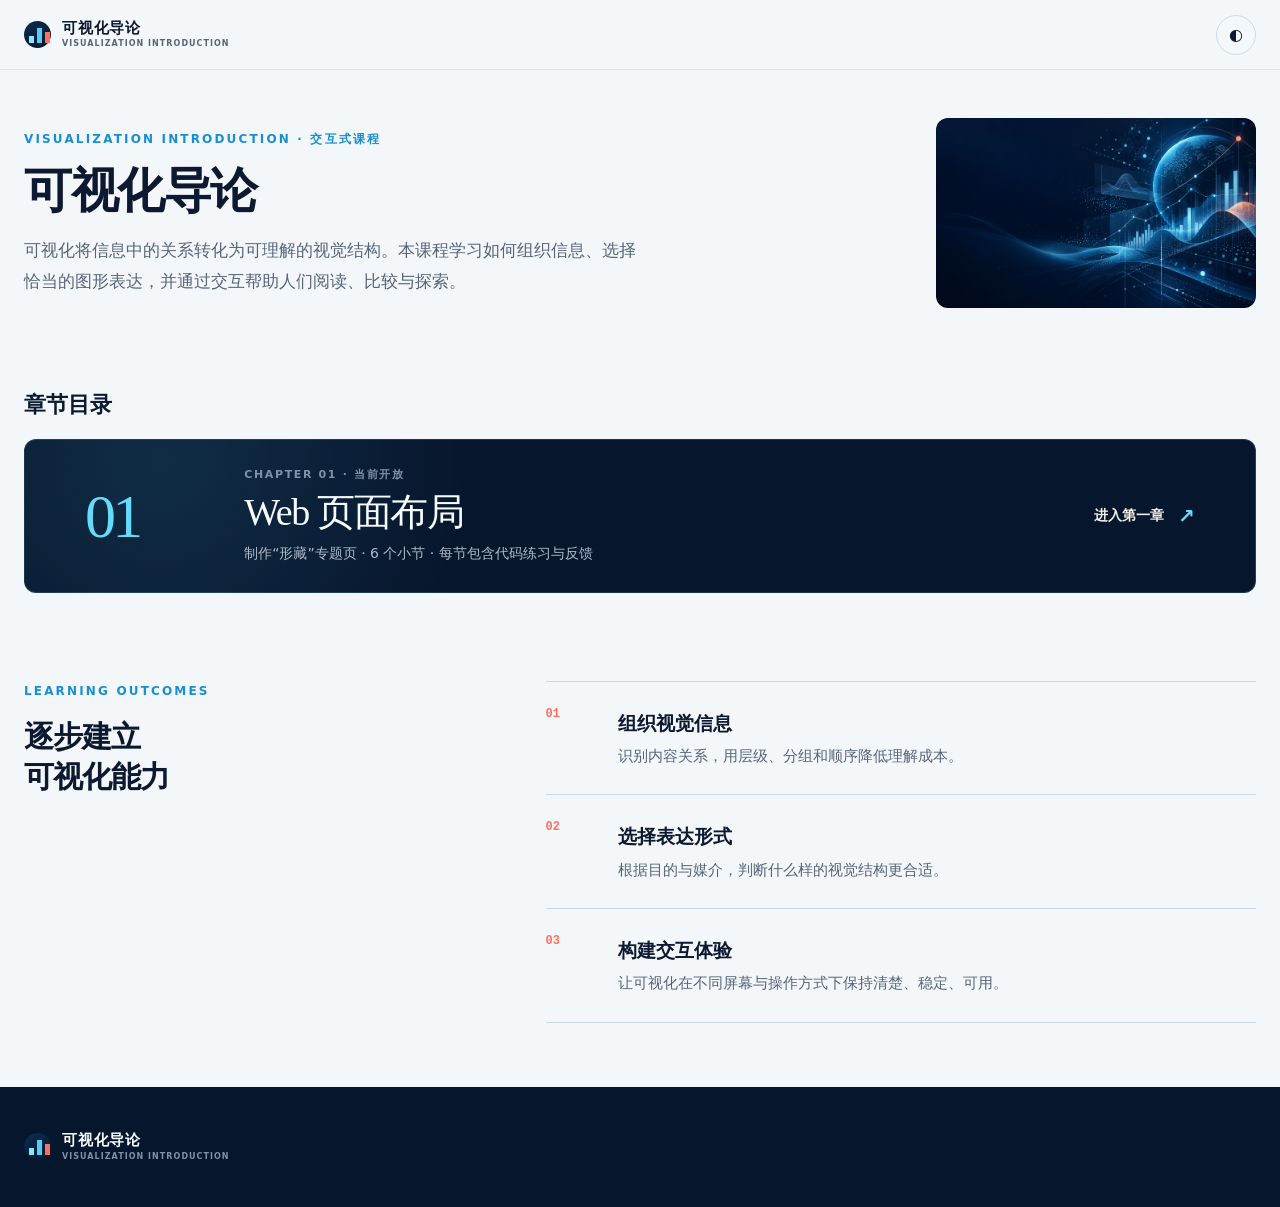
==== index.html @ 84c1e2d6 "Add files via upload" ====
<!doctype html>
<html lang="zh-CN">
  <head>
    <meta charset="UTF-8" />
    <meta name="viewport" content="width=device-width, initial-scale=1" />
    <meta name="description" content="可视化导论：从视觉结构、信息层级与交互表达出发，学习把复杂内容变得清楚、准确且易于理解。当前开放第一章 Web 页面布局。" />
    <meta name="theme-color" content="#06162d" />
    <title>Visualization Introduction｜可视化导论</title>
    <link rel="icon" type="image/svg+xml" href="data:image/svg+xml,%3Csvg xmlns='http://www.w3.org/2000/svg' viewBox='0 0 64 64'%3E%3Crect width='64' height='64' rx='14' fill='%2306162d'/%3E%3Cpath d='M14 44V31h7v13zm14 0V18h7v26zm14 0V25h7v19z' fill='%2369dcff'/%3E%3Ccircle cx='46' cy='18' r='5' fill='%23ff806d'/%3E%3C/svg%3E" />
    <link rel="stylesheet" href="./styles.css?v=7" />
    <script type="module" src="./app.js?v=3"></script>
  </head>
  <body class="home-page">
    <a class="skip-link" href="#main-content">跳到主要内容</a>
    <header class="site-header">
      <a class="wordmark" href="./" aria-label="可视化导论首页">
        <span class="wordmark-mark" aria-hidden="true"><i></i><i></i><i></i></span>
        <span class="wordmark-copy"><b>可视化导论</b><small>VISUALIZATION INTRODUCTION</small></span>
      </a>
      <button class="icon-button" type="button" data-theme-toggle aria-label="切换明暗主题"><span aria-hidden="true">◐</span></button>
    </header>

    <main id="main-content">
      <section class="home-hero" aria-labelledby="hero-title">
        <img class="hero-image" src="./assets/visualization-hero.png" alt="由坐标网格、数据节点、曲线和几何形态构成的抽象可视化图景" width="1536" height="1024" />
        <div class="hero-copy">
          <p class="eyebrow">VISUALIZATION INTRODUCTION · 交互式课程</p>
          <h1 id="hero-title">可视化导论</h1>
          <p>可视化将信息中的关系转化为可理解的视觉结构。本课程学习如何组织信息、选择恰当的图形表达，并通过交互帮助人们阅读、比较与探索。</p>
        </div>
      </section>

      <section class="chapter-section" id="chapter" aria-label="当前开放章节">
        <div class="shell">
          <div class="directory-heading"><h2>章节目录</h2></div>
          <a class="chapter-stage" href="./lesson-01/" aria-label="进入第一章：Web 页面布局" data-continue-link>
            <div class="chapter-number" aria-hidden="true">01</div>
            <div class="chapter-summary">
              <div class="stage-meta"><span>CHAPTER 01 · 当前开放</span></div>
              <h2>Web 页面布局</h2>
              <p>制作“形藏”专题页 · 6 个小节 · 每节包含代码练习与反馈</p>
            </div>
            <span class="stage-cta"><span data-continue-label>进入第一章</span><b aria-hidden="true">↗</b></span>
          </a>
        </div>
      </section>

      <section class="outcomes shell" id="outcomes" aria-labelledby="outcomes-title">
        <div class="outcomes-heading"><p class="eyebrow">LEARNING OUTCOMES</p><h2 id="outcomes-title">逐步建立<br />可视化能力</h2></div>
        <div class="outcome-list">
          <article><span>01</span><div><h3>组织视觉信息</h3><p>识别内容关系，用层级、分组和顺序降低理解成本。</p></div></article>
          <article><span>02</span><div><h3>选择表达形式</h3><p>根据目的与媒介，判断什么样的视觉结构更合适。</p></div></article>
          <article><span>03</span><div><h3>构建交互体验</h3><p>让可视化在不同屏幕与操作方式下保持清楚、稳定、可用。</p></div></article>
        </div>
      </section>
    </main>
    <footer class="site-footer">
      <a class="wordmark footer-mark" href="./"><span class="wordmark-mark" aria-hidden="true"><i></i><i></i><i></i></span><span class="wordmark-copy"><b>可视化导论</b><small>VISUALIZATION INTRODUCTION</small></span></a>
    </footer>
  </body>
</html>
---- styles.css ----
:root {
  color-scheme: light;
  --ink: #0c1930;
  --ink-soft: #57657a;
  --paper: #f4f7fa;
  --surface: #ffffff;
  --surface-2: #e9f0f6;
  --line: #ccd8e3;
  --navy: #06162d;
  --red: #ff6f61;
  --jade: #5bd3f5;
  --white: #f5fbff;
  --blue: #188fd3;
  --max: 1240px;
  --shadow: 0 30px 90px rgba(4, 25, 50, .18);
}

[data-theme="dark"] {
  color-scheme: dark;
  --ink: #eef7ff;
  --ink-soft: #a7b8ca;
  --paper: #071426;
  --surface: #0d2038;
  --surface-2: #132b46;
  --line: #29445f;
  --navy: #030d1a;
}

* { box-sizing: border-box; }
html { scroll-behavior: smooth; }
body {
  margin: 0;
  min-width: 320px;
  color: var(--ink);
  background: var(--paper);
  font-family: Inter, ui-sans-serif, system-ui, -apple-system, BlinkMacSystemFont, "Segoe UI", "PingFang SC", "Microsoft YaHei", sans-serif;
  font-size: 16px;
  line-height: 1.7;
}
a { color: inherit; }
button, input, select { font: inherit; }
button, a { -webkit-tap-highlight-color: transparent; }
button:focus-visible, a:focus-visible, input:focus-visible, select:focus-visible {
  outline: 3px solid color-mix(in srgb, var(--red) 78%, white);
  outline-offset: 4px;
}
.skip-link {
  position: fixed;
  z-index: 1000;
  top: 10px;
  left: 10px;
  transform: translateY(-180%);
  padding: 9px 14px;
  border-radius: 6px;
  color: var(--ink);
  background: var(--surface);
}
.skip-link:focus { transform: translateY(0); }

.site-header {
  position: sticky;
  z-index: 100;
  top: 0;
  display: grid;
  grid-template-columns: 1fr auto 1fr;
  align-items: center;
  min-height: 70px;
  padding-inline: max(24px, calc((100vw - var(--max)) / 2));
  border-bottom: 1px solid color-mix(in srgb, var(--line) 60%, transparent);
  background: color-mix(in srgb, var(--paper) 88%, transparent);
  backdrop-filter: blur(18px);
}
.wordmark {
  display: inline-flex;
  align-items: center;
  justify-self: start;
  gap: 11px;
  font-size: 15px;
  font-weight: 760;
  text-decoration: none;
}
.wordmark-copy { display: grid; gap: 0; line-height: 1.1; }
.wordmark-copy b { font-size: 15px; letter-spacing: .05em; }
.wordmark-copy small { margin-top: 4px; color: var(--ink-soft); font-size: 8px; font-weight: 760; letter-spacing: .13em; }
.wordmark-mark {
  display: grid;
  grid-template-columns: repeat(3, 5px);
  align-items: end;
  gap: 3px;
  width: 27px;
  height: 27px;
  padding: 5px;
  border-radius: 50%;
  background: linear-gradient(155deg, #0a2d52, var(--navy));
}
.wordmark-mark i { display: block; height: 7px; background: #87e5ff; }
.wordmark-mark i:nth-child(2) { height: 15px; background: #55cdf1; }
.wordmark-mark i:nth-child(3) { height: 11px; background: var(--red); }
.site-nav { display: flex; gap: 32px; align-items: center; }
.site-nav a { color: var(--ink-soft); font-size: 14px; font-weight: 650; text-decoration: none; }
.site-nav a:hover { color: var(--red); }
.icon-button {
  display: inline-grid;
  place-items: center;
  justify-self: end;
  width: 40px;
  height: 40px;
  border: 1px solid var(--line);
  border-radius: 50%;
  color: var(--ink);
  background: transparent;
  cursor: pointer;
}
.icon-button:hover { color: var(--red); border-color: var(--red); }

.home-hero {
  position: relative;
  isolation: isolate;
  min-height: min(800px, calc(100vh - 70px));
  overflow: hidden;
  color: var(--white);
  background: var(--navy);
}
.hero-image, .hero-shade {
  position: absolute;
  inset: 0;
  z-index: -2;
  width: 100%;
  height: 100%;
  object-fit: cover;
}
.hero-image { object-position: center center; }
.hero-shade {
  z-index: -1;
  background:
    linear-gradient(90deg, rgba(3,14,29,.98) 0%, rgba(3,14,29,.9) 36%, rgba(3,14,29,.38) 63%, rgba(3,14,29,.08)),
    linear-gradient(0deg, rgba(3,14,29,.62), transparent 55%);
}
.hero-copy {
  width: min(calc(100% - 48px), var(--max));
  margin: 0 auto;
  padding: clamp(88px, 12vh, 140px) 0 100px;
}
.eyebrow { margin: 0 0 18px; color: var(--blue); font-size: 12px; font-weight: 800; letter-spacing: .18em; }
.hero-copy .eyebrow { color: #74ddff; }
.hero-copy h1 {
  max-width: 720px;
  margin: 0;
  font-family: Georgia, "Songti SC", "SimSun", serif;
  font-size: clamp(50px, 7.4vw, 96px);
  font-weight: 500;
  letter-spacing: -.065em;
  line-height: 1.03;
}
.hero-copy h1 em { color: #6edcff; font-style: normal; }
.hero-copy > p:not(.eyebrow) { max-width: 590px; margin: 28px 0 0; color: rgba(248,245,237,.76); font-size: 18px; line-height: 1.8; }
.hero-actions { display: flex; flex-wrap: wrap; align-items: center; gap: 26px; margin-top: 34px; }
.button {
  display: inline-flex;
  align-items: center;
  justify-content: center;
  gap: 28px;
  min-height: 52px;
  padding: 0 22px;
  border: 1px solid transparent;
  border-radius: 3px;
  font-size: 14px;
  font-weight: 760;
  text-decoration: none;
  transition: transform .18s ease, background .18s ease;
}
.button:hover { transform: translateY(-2px); }
.button-primary { color: #041529; background: #6edcff; }
.button-primary:hover { background: #a0eaff; }
.text-link { color: rgba(248,245,237,.85); font-size: 14px; font-weight: 650; text-underline-offset: 5px; }
.hero-index {
  position: absolute;
  right: max(24px, calc((100vw - var(--max)) / 2));
  bottom: 40px;
  display: flex;
  align-items: baseline;
  gap: 11px;
  color: rgba(248,245,237,.78);
}
.hero-index span { color: #74ddff; font: 650 37px/1 ui-sans-serif, system-ui, sans-serif; letter-spacing: -.05em; }
.hero-index b { font-size: 10px; letter-spacing: .2em; }

.shell { width: min(calc(100% - 48px), var(--max)); margin-inline: auto; }
.course-intro {
  display: grid;
  grid-template-columns: 90px .95fr 1.05fr;
  gap: clamp(30px, 5vw, 80px);
  align-items: start;
  padding: 116px 0;
}
.intro-number { color: color-mix(in srgb, var(--blue) 35%, var(--line)); font: 500 64px/1 Georgia, serif; }
.intro-heading h2 {
  margin: 0;
  font-family: Georgia, "Songti SC", "SimSun", serif;
  font-size: clamp(34px, 4.2vw, 56px);
  font-weight: 500;
  letter-spacing: -.045em;
  line-height: 1.14;
}
.intro-copy > p { max-width: 590px; margin: 39px 0 0; color: var(--ink-soft); font-size: 17px; }
.intro-tags { display: flex; flex-wrap: wrap; gap: 8px; margin-top: 28px; }
.intro-tags span { padding: 7px 12px; border: 1px solid var(--line); border-radius: 100px; color: var(--ink-soft); font-size: 12px; font-weight: 700; }
.chapter-section { padding: 112px 0 124px; background: color-mix(in srgb, var(--surface-2) 72%, var(--paper)); }
.section-intro { display: grid; grid-template-columns: 1fr 1fr; gap: 60px; align-items: end; margin-bottom: 46px; }
.section-intro .eyebrow { grid-column: 1 / -1; margin-bottom: -30px; }
.section-intro h2, .outcomes h2 {
  margin: 0;
  font-family: Georgia, "Songti SC", serif;
  font-size: clamp(38px, 5vw, 64px);
  font-weight: 500;
  letter-spacing: -.05em;
  line-height: 1.12;
}
.section-intro h2 em { color: var(--blue); font-style: normal; }
.section-intro > p:last-child { max-width: 480px; margin: 0 0 6px; color: var(--ink-soft); font-size: 17px; }
.chapter-stage {
  display: grid;
  grid-template-columns: .8fr 1.2fr;
  min-height: 610px;
  overflow: hidden;
  color: var(--white);
  background:
    radial-gradient(circle at 11% 12%, rgba(91,211,245,.12), transparent 28%),
    var(--navy);
  text-decoration: none;
  box-shadow: var(--shadow);
}
.stage-copy { display: flex; flex-direction: column; padding: clamp(32px, 5vw, 62px); }
.stage-meta { display: flex; justify-content: space-between; gap: 20px; color: #9ea8b9; font-size: 11px; font-weight: 780; letter-spacing: .15em; }
.live-dot { color: #87e5ff; letter-spacing: .05em; }
.live-dot::before { display: inline-block; width: 6px; height: 6px; margin-right: 7px; border-radius: 50%; background: #62dafb; box-shadow: 0 0 0 4px rgba(98,218,251,.12); content: ""; }
.case-label { margin: 46px 0 0 !important; color: #ff9688 !important; font-size: 12px; font-weight: 760; letter-spacing: .08em; }
.stage-copy h3 { max-width: 510px; margin: 11px 0 18px; font: 500 clamp(38px, 4vw, 60px)/1.08 Georgia, "Songti SC", serif; letter-spacing: -.04em; }
.stage-copy > p { max-width: 500px; margin: 0; color: #aeb6c4; }
.route-list { display: grid; grid-template-columns: repeat(2, 1fr); gap: 0 22px; margin: 34px 0; padding: 0; border-top: 1px solid rgba(255,255,255,.13); list-style: none; }
.route-list li { display: flex; gap: 12px; padding: 10px 0; border-bottom: 1px solid rgba(255,255,255,.13); color: #d6d9df; font-size: 13px; }
.route-list span { color: #68dafa; font: 700 11px ui-monospace, monospace; }
.stage-cta { display: inline-flex; align-items: center; gap: 14px; margin-top: auto; color: #f2eee5; font-size: 14px; font-weight: 760; }
.stage-cta b { color: #68dafa; font-size: 20px; transition: transform .18s ease; }
.chapter-stage:hover .stage-cta b { transform: translate(3px, -3px); }
.browser-art {
  position: relative;
  align-self: center;
  min-width: 0;
  margin: 44px 44px 44px 0;
  overflow: hidden;
  border: 1px solid rgba(255,255,255,.16);
  border-radius: 12px;
  background: #f4f0e8;
  box-shadow: 0 26px 60px rgba(0,0,0,.28);
  transform: rotate(1deg);
}
.browser-bar { display: flex; align-items: center; gap: 6px; height: 36px; padding: 0 13px; color: #6b7280; background: #e2ddd2; font-size: 10px; }
.browser-bar i { width: 7px; height: 7px; border-radius: 50%; background: #c5beb1; }
.browser-bar i:first-child { background: #df6a57; }
.browser-bar span { margin-left: 7px; }
.mini-page { padding: 20px; color: #121827; }
.mini-nav { display: flex; align-items: center; gap: 13px; height: 25px; }
.mini-nav b { margin-right: auto; font: 600 16px Georgia, serif; }
.mini-nav span { width: 35px; height: 4px; background: #c9c4bb; }
.mini-hero { display: grid; grid-template-columns: .92fr 1.08fr; min-height: 245px; margin-top: 18px; background: #111a2e; }
.mini-hero > div { display: flex; flex-direction: column; padding: 28px 22px; }
.mini-hero small { color: #df6a57; font-size: 8px; letter-spacing: .13em; }
.mini-hero strong { margin: 18px 0; color: #f4f0e8; font: 500 34px/1 Georgia, serif; }
.mini-hero span { width: 74%; height: 5px; margin-bottom: 7px; background: #566075; }
.mini-hero span:last-child { width: 55%; }
.mini-hero img { width: 100%; height: 100%; object-fit: cover; object-position: 64% center; }
.mini-metrics, .mini-grid { display: grid; grid-template-columns: repeat(3, 1fr); gap: 10px; margin-top: 14px; }
.mini-metrics i { height: 38px; border-left: 2px solid #df4a34; background: #e5e0d6; }
.mini-grid i { height: 90px; background: #d6d0c4; }
.mini-grid i:nth-child(2) { background: #89a99a; }
.mini-grid i:nth-child(3) { background: #c8a874; }
.grid-overlay { position: absolute; inset: 36px 0 0; display: grid; grid-template-columns: repeat(6, 1fr); gap: 10px; padding: 0 20px; pointer-events: none; opacity: .16; }
.grid-overlay i { border-inline: 1px solid var(--red); background: rgba(223,74,52,.08); }
.case-badge { position: absolute; right: 16px; bottom: 14px; padding: 5px 9px; border-radius: 3px; color: #fff; background: rgba(6,22,45,.78); font-size: 8px; font-weight: 800; letter-spacing: .16em; backdrop-filter: blur(8px); }

.outcomes { display: grid; grid-template-columns: .8fr 1.2fr; gap: 80px; padding: 100px 0 124px; border-top: 1px solid var(--line); }
.outcomes-heading .eyebrow { margin-bottom: 16px; }
.outcome-list { border-top: 1px solid var(--line); }
.outcome-list article { display: grid; grid-template-columns: 50px 1fr; gap: 22px; padding: 25px 0; border-bottom: 1px solid var(--line); }
.outcome-list article > span { color: var(--red); font: 700 12px ui-monospace, monospace; }
.outcome-list h3 { margin: 0 0 5px; font-size: 19px; }
.outcome-list p { margin: 0; color: var(--ink-soft); font-size: 15px; }
.site-footer { display: grid; grid-template-columns: 1fr auto 1fr; align-items: center; gap: 30px; min-height: 120px; padding-inline: max(24px, calc((100vw - var(--max)) / 2)); color: #b7bdc8; background: var(--navy); }
.footer-mark { color: var(--white); }
.footer-mark .wordmark-copy small { color: #7f92a8; }
.site-footer p { margin: 0; font-size: 13px; }
.site-footer > div { display: flex; justify-self: end; gap: 24px; }
.site-footer > div a { font-size: 13px; text-underline-offset: 4px; }

@media (max-width: 980px) {
  .course-intro { grid-template-columns: 70px 1fr; }
  .intro-copy { grid-column: 2; }
  .chapter-stage { grid-template-columns: 1fr; }
  .browser-art { margin: 0 36px 36px; }
  .stage-copy { min-height: 530px; }
  .outcomes { grid-template-columns: 1fr; gap: 45px; }
}
@media (max-width: 720px) {
  .site-header { grid-template-columns: 1fr auto; min-height: 62px; padding-inline: 16px; }
  .site-nav { display: none; }
  .home-hero { min-height: 720px; }
  .wordmark-copy small { display: none; }
  .hero-image { object-position: 63% center; }
  .hero-shade { background: linear-gradient(90deg, rgba(3,14,29,.98), rgba(3,14,29,.68)), linear-gradient(0deg, rgba(3,14,29,.7), transparent); }
  .hero-copy, .shell { width: min(calc(100% - 32px), var(--max)); }
  .hero-copy { padding-top: 92px; }
  .hero-copy h1 { font-size: clamp(46px, 15vw, 68px); }
  .hero-copy > p:not(.eyebrow) { font-size: 16px; }
  .hero-index { right: 18px; }
  .course-intro { grid-template-columns: 1fr; gap: 22px; padding: 78px 0; }
  .intro-number { font-size: 42px; }
  .intro-copy { grid-column: auto; }
  .intro-copy > p { margin-top: 0; font-size: 16px; }
  .chapter-section { padding: 78px 0; }
  .section-intro { grid-template-columns: 1fr; gap: 18px; }
  .section-intro .eyebrow { margin-bottom: 0; }
  .stage-copy { min-height: 570px; padding: 28px 22px; }
  .stage-copy h3 { margin-top: 38px; }
  .route-list { grid-template-columns: 1fr; }
  .browser-art { margin: 0 12px 12px; transform: none; }
  .mini-page { padding: 12px; }
  .mini-hero { grid-template-columns: 1fr; }
  .mini-hero img { height: 180px; }
  .mini-metrics, .mini-grid { gap: 6px; }
  .outcomes { padding: 70px 0 86px; }
  .site-footer { grid-template-columns: 1fr; padding-block: 28px; }
  .site-footer > div { justify-self: start; }
}

/* 首页章节入口：保持为一张紧凑卡片，不在首页展开课程内容。 */
.chapter-section { padding: 42px 0; }
.chapter-stage {
  display: grid;
  grid-template-columns: 108px minmax(0, 1fr) auto;
  align-items: center;
  gap: clamp(24px, 4vw, 58px);
  min-height: 0;
  padding: 34px clamp(28px, 5vw, 60px);
  overflow: hidden;
  border: 1px solid rgba(119, 221, 250, .17);
  border-radius: 12px;
  box-shadow: 0 18px 50px rgba(4, 25, 50, .13);
  transition: transform .2s ease, box-shadow .2s ease, border-color .2s ease;
}
.chapter-stage:hover { transform: translateY(-3px); border-color: rgba(119, 221, 250, .38); box-shadow: 0 24px 62px rgba(4, 25, 50, .2); }
.chapter-number { color: #65dafb; font: 500 62px/1 Georgia, serif; letter-spacing: -.06em; }
.chapter-summary { min-width: 0; }
.chapter-summary .stage-meta { display: block; margin-bottom: 6px; color: #7f92a8; font-size: 11px; }
.chapter-summary h2 { margin: 0; color: var(--white); font: 500 clamp(26px, 3vw, 38px)/1.15 Georgia, "Songti SC", serif; letter-spacing: -.035em; }
.chapter-summary p { margin: 7px 0 0; color: #aebaca; font-size: 14px; }
.chapter-stage .stage-cta { flex-shrink: 0; margin: 0; padding: 11px 0 11px 22px; white-space: nowrap; }

@media (max-width: 720px) {
  .chapter-section { padding: 24px 0 48px; }
  .chapter-stage { grid-template-columns: 58px minmax(0, 1fr); gap: 18px; padding: 24px 20px; }
  .chapter-number { align-self: start; font-size: 40px; }
  .chapter-summary h2 { font-size: 27px; }
  .chapter-summary p { font-size: 14px; line-height: 1.6; }
  .chapter-stage .stage-cta { grid-column: 2; justify-self: start; padding: 0; }
}
/* Course portal: compact introduction and immediately visible directory. */
.home-page .site-header { grid-template-columns:1fr auto; }
.home-hero { display: grid; grid-template-columns: minmax(0,1fr) 320px; align-items: center; gap: 56px; width: min(calc(100% - 48px),var(--max)); min-height: 0; margin: 0 auto; padding: 48px 0; color: var(--ink); background: transparent; overflow: visible; }
.home-hero .hero-image { position: static; grid-column: 2; grid-row: 1; z-index: auto; width: 320px; height: 190px; border-radius: 12px; object-fit: cover; }
.home-hero .hero-shade,.home-hero .hero-index { display: none; }
.home-hero .hero-copy { grid-column: 1; grid-row: 1; width: auto; margin: 0; padding: 0; }
.home-hero .hero-copy .eyebrow { color: var(--blue); margin-bottom: 12px; }
.home-hero .hero-copy h1 { font: 750 clamp(32px,4vw,48px)/1.2 system-ui,sans-serif; letter-spacing: -.03em; }
.home-hero .hero-copy > p:not(.eyebrow) { margin-top: 16px; max-width: 620px; color: var(--ink-soft); font-size: 17px; }
.course-meta { display: flex; flex-wrap: wrap; gap: 20px; margin-top: 18px; color: var(--ink-soft); font-size: 13px; }
.chapter-section { padding: 30px 0 40px; background: transparent; }
.directory-heading { display:flex; align-items:baseline; justify-content:space-between; gap:16px; margin-bottom:16px; }
.directory-heading h2 { margin:0; font-size:22px; }
.directory-heading span { color:var(--ink-soft); font-size:14px; }
.chapter-stage { padding-block:26px; box-shadow:none; }
.outcomes { padding:48px 0 64px; border-top:0; gap:48px; }
.outcomes h2 { font:650 30px/1.35 system-ui,sans-serif; letter-spacing:-.03em; }
@media(max-width:720px) {
  .home-hero { width:calc(100% - 32px); grid-template-columns:1fr; gap:24px; padding:32px 0 18px; }
  .home-hero .hero-image { display:none; }
  .home-hero .hero-copy { grid-column:1; }
  .chapter-section { padding:24px 0 32px; }
  .directory-heading { align-items:start; }
  .directory-heading span { font-size:12px; }
}
@media (prefers-reduced-motion: reduce) {
  html { scroll-behavior: auto; }
  *, *::before, *::after { animation-duration: .01ms !important; animation-iteration-count: 1 !important; transition-duration: .01ms !important; }
}
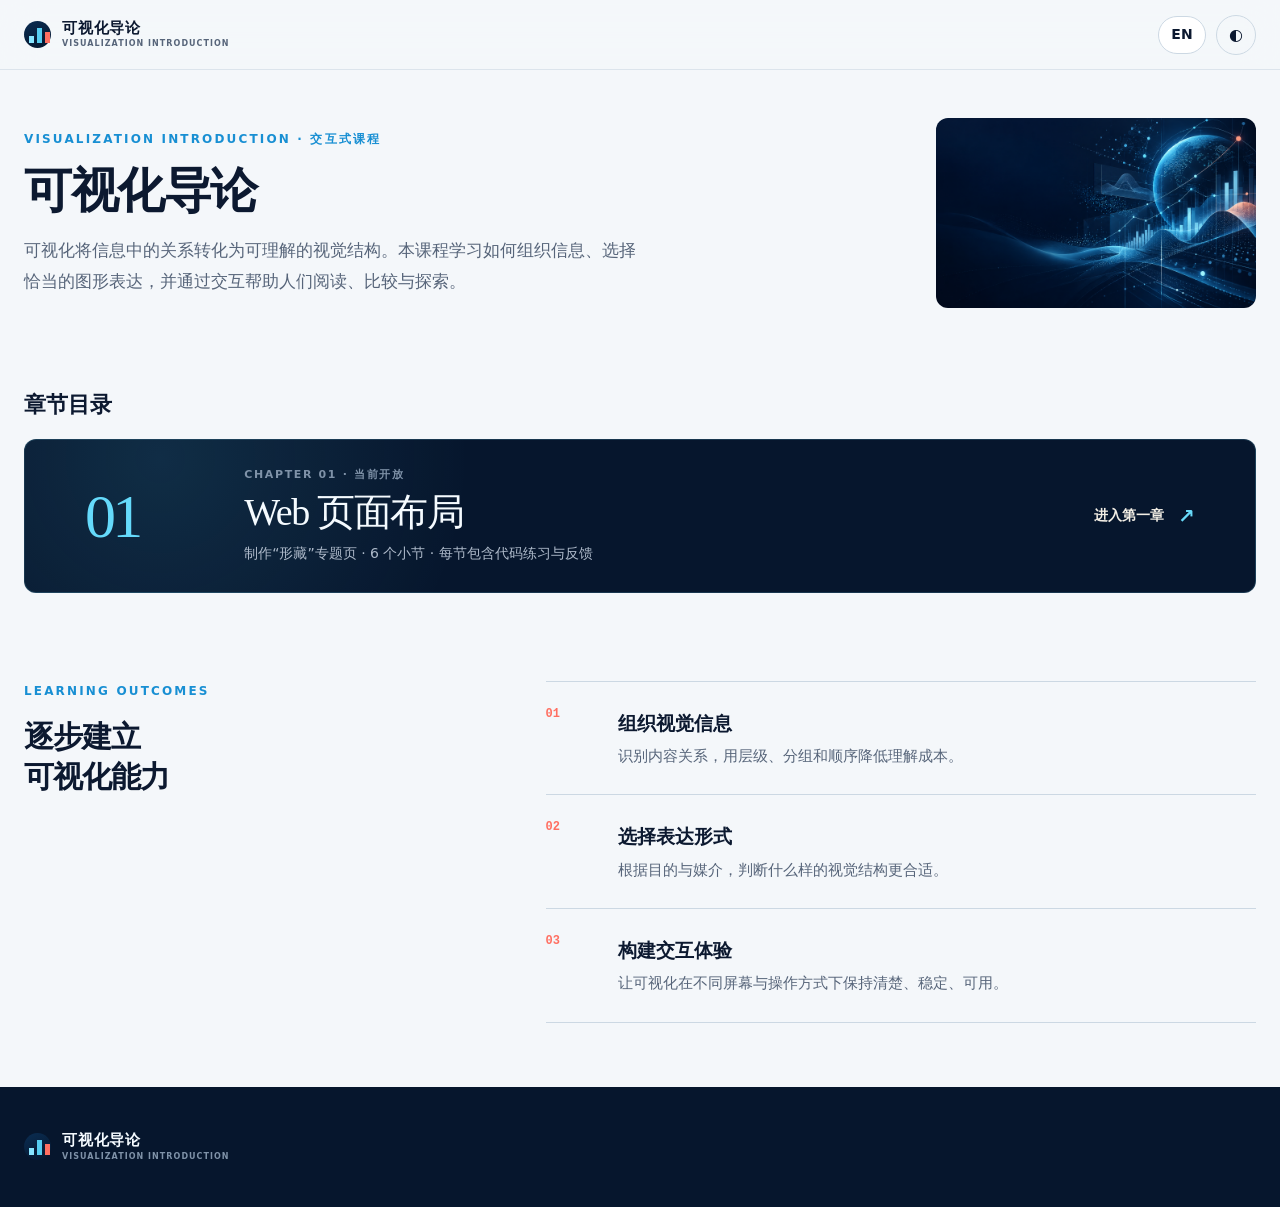
==== commit 8940dcab: "Add complete bilingual Web page layout lessons" ====
--- a/index.html
+++ b/index.html
@@ -7,55 +7,55 @@
     <meta name="theme-color" content="#06162d" />
     <title>Visualization Introduction｜可视化导论</title>
     <link rel="icon" type="image/svg+xml" href="data:image/svg+xml,%3Csvg xmlns='http://www.w3.org/2000/svg' viewBox='0 0 64 64'%3E%3Crect width='64' height='64' rx='14' fill='%2306162d'/%3E%3Cpath d='M14 44V31h7v13zm14 0V18h7v26zm14 0V25h7v19z' fill='%2369dcff'/%3E%3Ccircle cx='46' cy='18' r='5' fill='%23ff806d'/%3E%3C/svg%3E" />
-    <link rel="stylesheet" href="./styles.css?v=7" />
-    <script type="module" src="./app.js?v=3"></script>
+    <link rel="stylesheet" href="./styles.css?v=8" />
+    <script type="module" src="./app.js?v=4"></script>
   </head>
   <body class="home-page">
-    <a class="skip-link" href="#main-content">跳到主要内容</a>
+    <a class="skip-link" href="#main-content" data-i18n="skip">跳到主要内容</a>
     <header class="site-header">
-      <a class="wordmark" href="./" aria-label="可视化导论首页">
+      <a class="wordmark" href="./" aria-label="可视化导论首页" data-i18n-label="brandHome">
         <span class="wordmark-mark" aria-hidden="true"><i></i><i></i><i></i></span>
-        <span class="wordmark-copy"><b>可视化导论</b><small>VISUALIZATION INTRODUCTION</small></span>
+        <span class="wordmark-copy"><b data-i18n="brand">可视化导论</b><small data-i18n="brandSmall">VISUALIZATION INTRODUCTION</small></span>
       </a>
-      <button class="icon-button" type="button" data-theme-toggle aria-label="切换明暗主题"><span aria-hidden="true">◐</span></button>
+      <div class="header-actions"><button class="language-button" type="button" data-language-toggle aria-label="Switch to English">EN</button><button class="icon-button" type="button" data-theme-toggle aria-label="切换明暗主题"><span aria-hidden="true">◐</span></button></div>
     </header>
 
     <main id="main-content">
       <section class="home-hero" aria-labelledby="hero-title">
-        <img class="hero-image" src="./assets/visualization-hero.png" alt="由坐标网格、数据节点、曲线和几何形态构成的抽象可视化图景" width="1536" height="1024" />
+        <img class="hero-image" src="./assets/visualization-hero.png" alt="由坐标网格、数据节点、曲线和几何形态构成的抽象可视化图景" data-i18n-alt="heroAlt" width="1536" height="1024" />
         <div class="hero-copy">
-          <p class="eyebrow">VISUALIZATION INTRODUCTION · 交互式课程</p>
-          <h1 id="hero-title">可视化导论</h1>
-          <p>可视化将信息中的关系转化为可理解的视觉结构。本课程学习如何组织信息、选择恰当的图形表达，并通过交互帮助人们阅读、比较与探索。</p>
+          <p class="eyebrow" data-i18n="eyebrow">VISUALIZATION INTRODUCTION · 交互式课程</p>
+          <h1 id="hero-title" data-i18n="heroTitle">可视化导论</h1>
+          <p data-i18n="heroCopy">可视化将信息中的关系转化为可理解的视觉结构。本课程学习如何组织信息、选择恰当的图形表达，并通过交互帮助人们阅读、比较与探索。</p>
         </div>
       </section>
 
-      <section class="chapter-section" id="chapter" aria-label="当前开放章节">
+      <section class="chapter-section" id="chapter" aria-label="当前开放章节" data-i18n-label="chapterRegion">
         <div class="shell">
-          <div class="directory-heading"><h2>章节目录</h2></div>
-          <a class="chapter-stage" href="./lesson-01/" aria-label="进入第一章：Web 页面布局" data-continue-link>
+          <div class="directory-heading"><h2 data-i18n="directory">章节目录</h2></div>
+          <a class="chapter-stage" href="./lesson-01/" aria-label="进入第一章：Web 页面布局" data-i18n-label="chapterLink" data-continue-link>
             <div class="chapter-number" aria-hidden="true">01</div>
             <div class="chapter-summary">
-              <div class="stage-meta"><span>CHAPTER 01 · 当前开放</span></div>
-              <h2>Web 页面布局</h2>
-              <p>制作“形藏”专题页 · 6 个小节 · 每节包含代码练习与反馈</p>
+              <div class="stage-meta"><span data-i18n="chapterMeta">CHAPTER 01 · 当前开放</span></div>
+              <h2 data-i18n="chapterTitle">Web 页面布局</h2>
+              <p data-i18n="chapterCopy">制作“形藏”专题页 · 6 个小节 · 每节包含代码练习与反馈</p>
             </div>
-            <span class="stage-cta"><span data-continue-label>进入第一章</span><b aria-hidden="true">↗</b></span>
+            <span class="stage-cta"><span data-continue-label data-i18n="chapterEnter">进入第一章</span><b aria-hidden="true">↗</b></span>
           </a>
         </div>
       </section>
 
       <section class="outcomes shell" id="outcomes" aria-labelledby="outcomes-title">
-        <div class="outcomes-heading"><p class="eyebrow">LEARNING OUTCOMES</p><h2 id="outcomes-title">逐步建立<br />可视化能力</h2></div>
+        <div class="outcomes-heading"><p class="eyebrow" data-i18n="outcomesKicker">LEARNING OUTCOMES</p><h2 id="outcomes-title" data-i18n-html="outcomesTitle">逐步建立<br />可视化能力</h2></div>
         <div class="outcome-list">
-          <article><span>01</span><div><h3>组织视觉信息</h3><p>识别内容关系，用层级、分组和顺序降低理解成本。</p></div></article>
-          <article><span>02</span><div><h3>选择表达形式</h3><p>根据目的与媒介，判断什么样的视觉结构更合适。</p></div></article>
-          <article><span>03</span><div><h3>构建交互体验</h3><p>让可视化在不同屏幕与操作方式下保持清楚、稳定、可用。</p></div></article>
+          <article><span>01</span><div><h3 data-i18n="outcome1Title">组织视觉信息</h3><p data-i18n="outcome1Copy">识别内容关系，用层级、分组和顺序降低理解成本。</p></div></article>
+          <article><span>02</span><div><h3 data-i18n="outcome2Title">选择表达形式</h3><p data-i18n="outcome2Copy">根据目的与媒介，判断什么样的视觉结构更合适。</p></div></article>
+          <article><span>03</span><div><h3 data-i18n="outcome3Title">构建交互体验</h3><p data-i18n="outcome3Copy">让可视化在不同屏幕与操作方式下保持清楚、稳定、可用。</p></div></article>
         </div>
       </section>
     </main>
     <footer class="site-footer">
-      <a class="wordmark footer-mark" href="./"><span class="wordmark-mark" aria-hidden="true"><i></i><i></i><i></i></span><span class="wordmark-copy"><b>可视化导论</b><small>VISUALIZATION INTRODUCTION</small></span></a>
+      <a class="wordmark footer-mark" href="./"><span class="wordmark-mark" aria-hidden="true"><i></i><i></i><i></i></span><span class="wordmark-copy"><b data-i18n="brand">可视化导论</b><small data-i18n="brandSmall">VISUALIZATION INTRODUCTION</small></span></a>
     </footer>
   </body>
 </html>
--- a/styles.css
+++ b/styles.css
@@ -112,6 +112,12 @@
   cursor: pointer;
 }
 .icon-button:hover { color: var(--red); border-color: var(--red); }
+.header-actions { display: flex; align-items: center; justify-self: end; gap: 10px; }
+.language-button { min-width: 48px; min-height: 38px; padding: 0 10px; border: 1px solid var(--line); border-radius: 20px; color: var(--ink); background: var(--surface); font-size: 14px; font-weight: 750; cursor: pointer; }
+.language-button:hover { border-color: var(--blue); color: var(--blue); }
+.language-button:focus-visible { outline: 3px solid var(--red); outline-offset: 3px; }
+[lang="en"] .wordmark-copy b { font-size: 13px; letter-spacing: -.02em; }
+@media (max-width: 500px) { .header-actions { gap: 6px; } [lang="en"] .wordmark-copy b { font-size: 11px; } .language-button { min-width: 42px; padding: 0 6px; } }
 
 .home-hero {
   position: relative;
